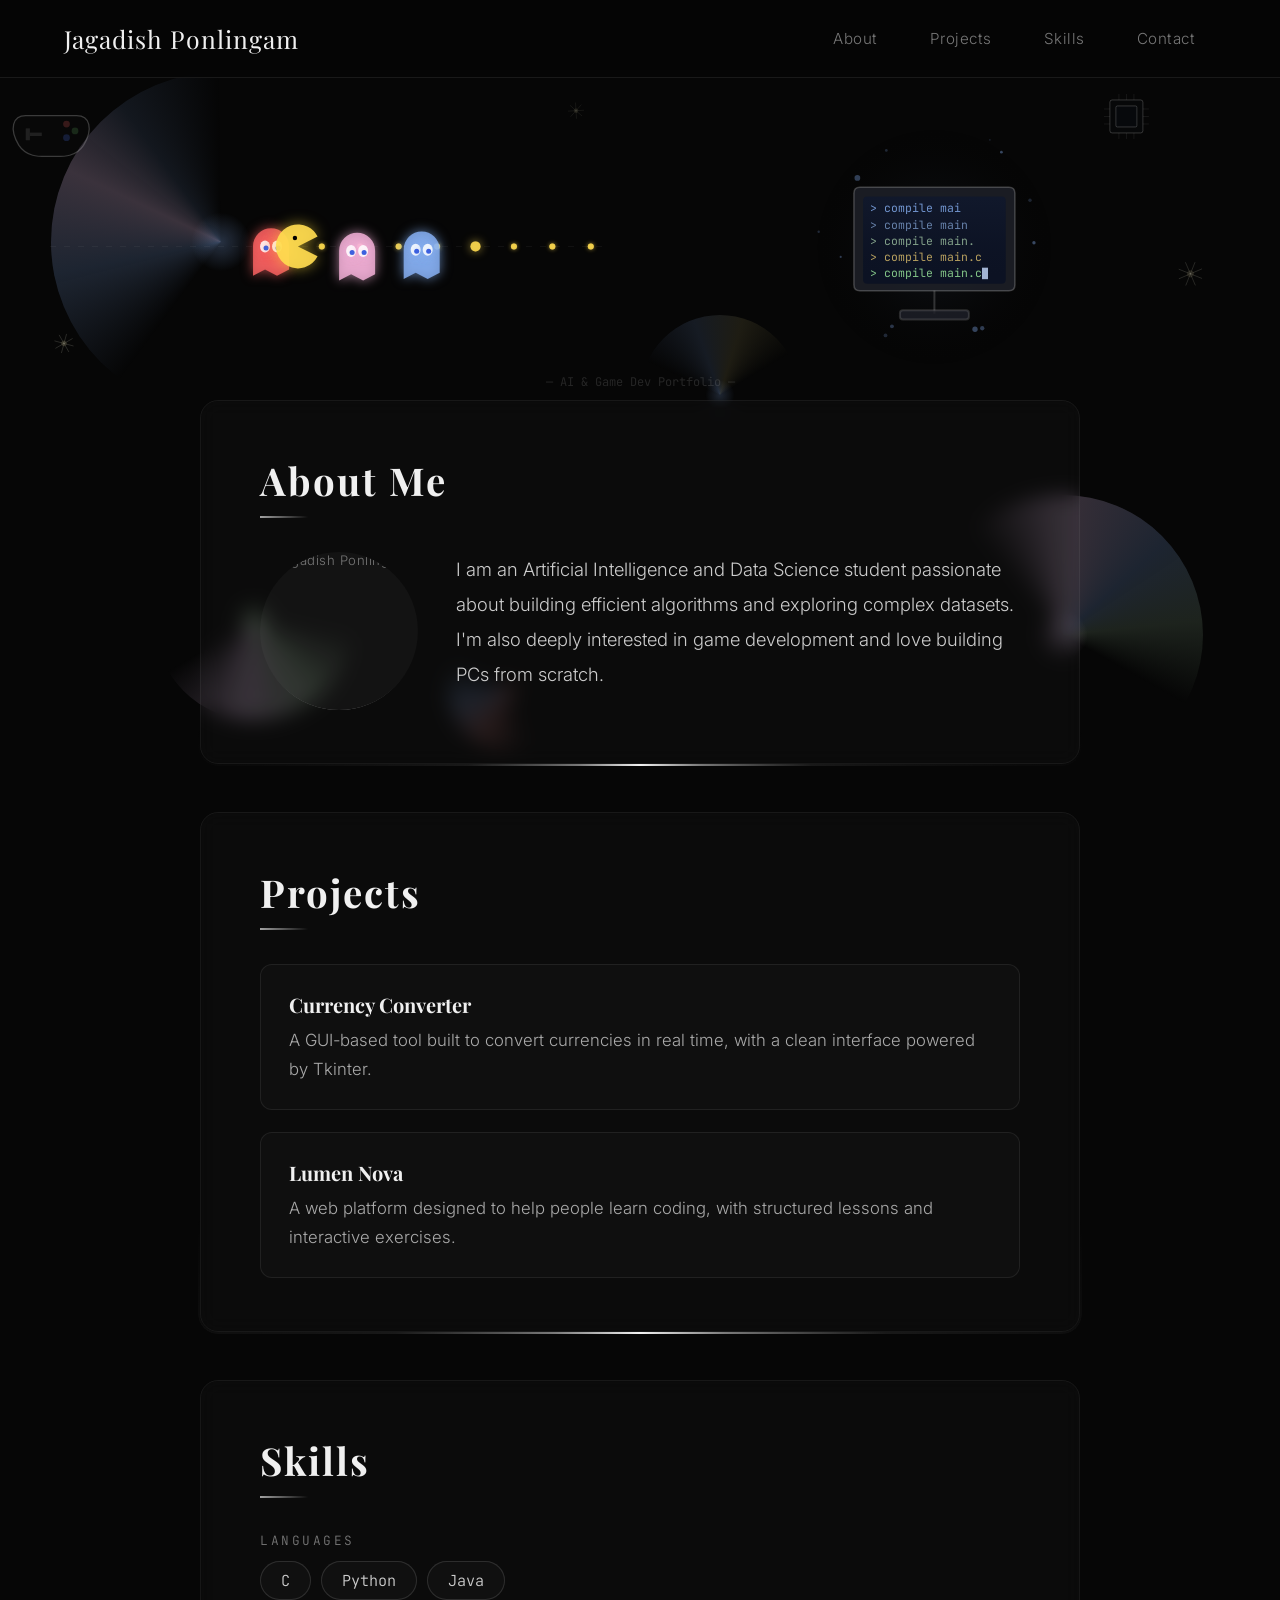
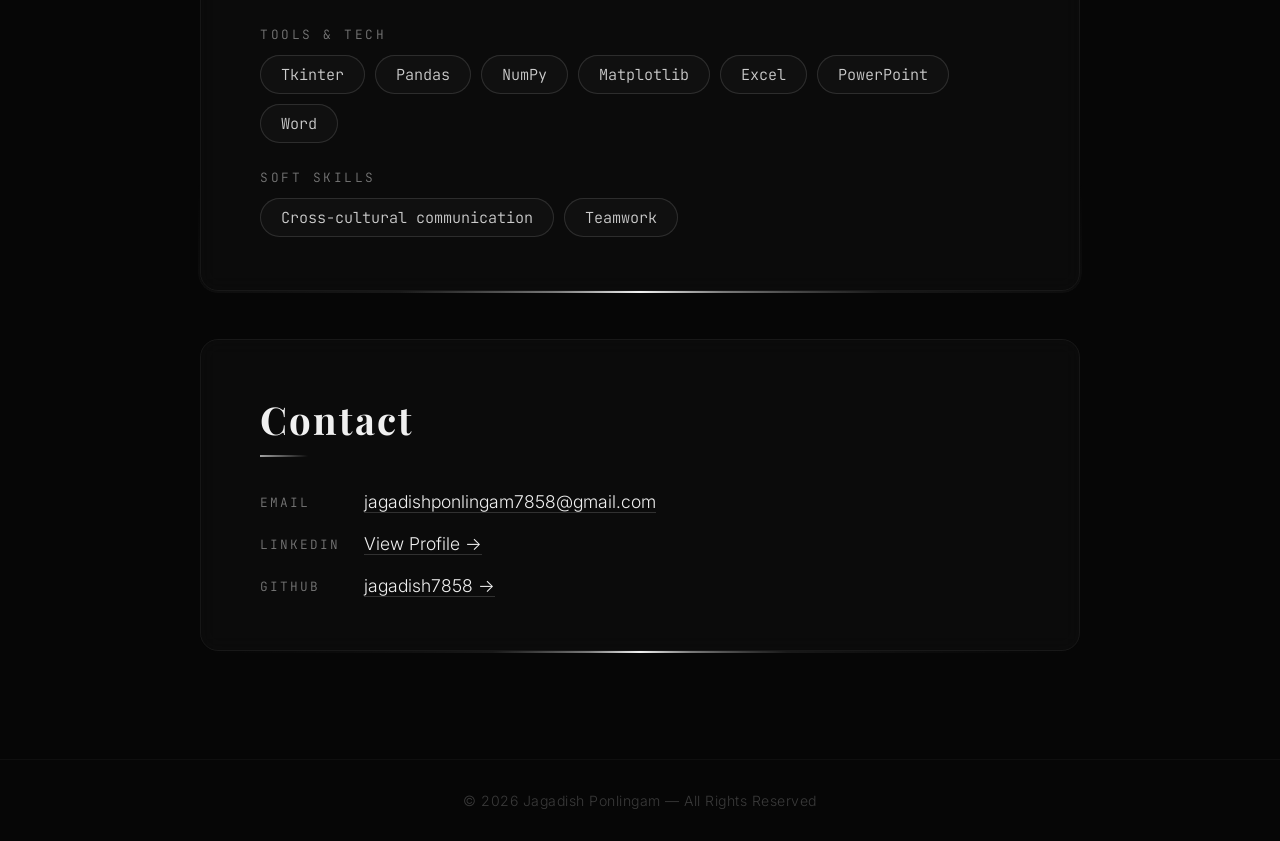
==== index.html @ 8616e88d "Add files via upload" ====
<!DOCTYPE html>
<html lang="en">
<head>
<meta charset="UTF-8">
<meta name="viewport" content="width=device-width, initial-scale=1.0">
<title>Jagadish Ponlingam — Portfolio</title>
<link href="https://fonts.googleapis.com/css2?family=Playfair+Display:wght@400;700&family=Inter:wght@300;400;500&family=JetBrains+Mono:wght@400;500&display=swap" rel="stylesheet">
<style>
*,*::before,*::after{box-sizing:border-box;margin:0;padding:0;}
:root{
  --silver:#c8c8c8;--silver-bright:#f0f0f0;--silver-dim:#777;
  --bg:#060606;--text:#ddd;--text-muted:#777;
}
html{scroll-behavior:smooth;}
body{background:var(--bg);color:var(--text);font-family:'Inter',sans-serif;font-weight:300;overflow-x:hidden;font-size:18px;}
#gemini-bg{position:fixed;inset:0;z-index:0;pointer-events:none;overflow:hidden;}
.gemini-orb{position:absolute;border-radius:50%;filter:blur(0px);}
.orb1{width:340px;height:340px;top:8%;left:4%;
  background:conic-gradient(from 0deg,transparent 60%,rgba(138,180,248,0.18) 72%,rgba(248,210,255,0.22) 82%,rgba(138,180,248,0.1) 90%,transparent 100%);
  animation:orbSpin1 8s linear infinite, orbFloat1 14s ease-in-out infinite alternate;}
.orb2{width:280px;height:280px;top:55%;right:6%;
  background:conic-gradient(from 120deg,transparent 55%,rgba(248,210,255,0.2) 68%,rgba(138,180,248,0.18) 80%,rgba(200,248,200,0.12) 90%,transparent 100%);
  animation:orbSpin2 10s linear infinite reverse, orbFloat2 16s ease-in-out infinite alternate;}
.orb3{width:200px;height:200px;bottom:20%;left:12%;
  background:conic-gradient(from 240deg,transparent 60%,rgba(200,248,200,0.15) 73%,rgba(248,210,255,0.2) 85%,transparent 100%);
  animation:orbSpin1 12s linear infinite, orbFloat3 11s ease-in-out infinite alternate;}
.orb4{width:160px;height:160px;top:35%;left:50%;
  background:conic-gradient(from 60deg,transparent 65%,rgba(138,180,248,0.12) 78%,rgba(248,230,138,0.1) 88%,transparent 100%);
  animation:orbSpin2 7s linear infinite, orbFloat1 18s ease-in-out infinite alternate;}
.orb5{width:120px;height:120px;top:70%;left:35%;
  background:conic-gradient(from 300deg,transparent 60%,rgba(248,138,138,0.12) 75%,rgba(138,180,248,0.14) 88%,transparent 100%);
  animation:orbSpin1 9s linear infinite reverse, orbFloat2 13s ease-in-out infinite alternate;}
.orb1::after,.orb2::after,.orb3::after,.orb4::after,.orb5::after{
  content:'';position:absolute;border-radius:50%;
  top:50%;left:50%;transform:translate(-50%,-50%);}
.orb1::after{width:60px;height:60px;background:radial-gradient(circle,rgba(138,180,248,0.25) 0%,transparent 70%);}
.orb2::after{width:50px;height:50px;background:radial-gradient(circle,rgba(248,210,255,0.2) 0%,transparent 70%);}
.orb3::after{width:40px;height:40px;background:radial-gradient(circle,rgba(200,248,200,0.2) 0%,transparent 70%);}
.orb4::after{width:30px;height:30px;background:radial-gradient(circle,rgba(138,180,248,0.18) 0%,transparent 70%);}
.orb5::after{width:25px;height:25px;background:radial-gradient(circle,rgba(248,138,138,0.15) 0%,transparent 70%);}
@keyframes orbSpin1{from{transform:rotate(0deg);}to{transform:rotate(360deg);}}
@keyframes orbSpin2{from{transform:rotate(0deg);}to{transform:rotate(-360deg);}}
@keyframes orbFloat1{0%{top:8%;left:4%;}50%{top:12%;left:6%;}100%{top:6%;left:2%;}}
@keyframes orbFloat2{0%{top:55%;right:6%;}50%{top:50%;right:9%;}100%{top:58%;right:4%;}}
@keyframes orbFloat3{0%{bottom:20%;left:12%;}50%{bottom:24%;left:9%;}100%{bottom:18%;left:14%;}}
nav{
  position:fixed;top:0;left:0;right:0;z-index:100;
  display:flex;justify-content:space-between;align-items:center;
  padding:20px 64px;
  background:rgba(6,6,6,0.88);backdrop-filter:blur(22px);
  border-bottom:1px solid rgba(200,200,200,0.1);
}
.nav-brand{font-family:'Playfair Display',serif;font-size:1.55rem;color:var(--silver-bright);text-decoration:none;letter-spacing:1px;}
.nav-links{display:flex;gap:10px;}
.nav-links a{
  color:var(--text-muted);text-decoration:none;font-size:0.95rem;letter-spacing:0.5px;
  padding:8px 20px;border:1px solid transparent;border-radius:22px;transition:all 0.3s ease;
}
.nav-links a:hover{color:var(--silver-bright);border-color:rgba(200,200,200,0.25);background:rgba(200,200,200,0.07);}
.hero-zone{
  position:relative;z-index:1;width:100%;height:320px;
  margin-top:80px;overflow:hidden;
  display:flex;align-items:center;justify-content:center;
}
#hero-canvas{position:absolute;inset:0;width:100%;height:100%;}
main{position:relative;z-index:1;padding-bottom:60px;}
.section{
  width:88%;max-width:880px;
  margin:0 auto 48px auto;
  padding:54px 60px;
  border-radius:18px;
  position:relative;
  background:rgba(255,255,255,0.022);
  backdrop-filter:blur(10px);
}
.section::before{
  content:'';
  position:absolute;
  inset:-2px;
  border-radius:20px;
  background:conic-gradient(
    from var(--angle,0deg),
    transparent 0%,
    transparent 30%,
    rgba(255,255,255,0.08) 38%,
    rgba(220,220,220,0.55) 45%,
    rgba(255,255,255,0.95) 50%,
    rgba(220,220,220,0.55) 55%,
    rgba(255,255,255,0.08) 62%,
    transparent 70%,
    transparent 100%
  );
  -webkit-mask:linear-gradient(#fff 0 0) content-box,linear-gradient(#fff 0 0);
  -webkit-mask-composite:xor;
  mask-composite:exclude;
  padding:2px;
  animation:spinBorder 4s linear infinite;
  pointer-events:none;
}
.section:nth-child(2)::before{animation-duration:4.5s;}
.section:nth-child(3)::before{animation-duration:5s;animation-direction:reverse;}
.section:nth-child(4)::before{animation-duration:3.8s;}
.section:nth-child(5)::before{animation-duration:4.2s;animation-direction:reverse;}
@property --angle{syntax:'<angle>';initial-value:0deg;inherits:false;}
@keyframes spinBorder{to{--angle:360deg;}}
.section::after{
  content:'';position:absolute;inset:0;border-radius:18px;
  border:1px solid rgba(200,200,200,0.07);pointer-events:none;
}
.section-title{
  font-family:'Playfair Display',serif;
  font-size:2.4rem;font-weight:700;
  color:var(--silver-bright);letter-spacing:2px;
  margin-bottom:34px;text-align:left;
  display:inline-block;position:relative;
}
.section-title::after{
  content:'';display:block;width:48px;height:2px;margin-top:10px;
  background:linear-gradient(90deg,rgba(200,200,200,0.8),transparent);
}
.about-layout{display:flex;align-items:flex-start;gap:38px;}
.photo-placeholder{
  width:158px;height:158px;min-width:158px;border-radius:50%;
  background:rgba(255,255,255,0.03);
  display:flex;flex-direction:column;align-items:center;justify-content:center;gap:9px;
  color:var(--text-muted);font-size:0.82rem;letter-spacing:0.5px;
  position:relative;overflow:hidden;
}
.photo-placeholder::before{
  content:'';position:absolute;inset:-2px;border-radius:50%;
  background:conic-gradient(from var(--angle,0deg),transparent 0%,transparent 35%,rgba(255,255,255,0.6) 50%,transparent 65%,transparent 100%);
  padding:2px;
  -webkit-mask:linear-gradient(#fff 0 0) content-box,linear-gradient(#fff 0 0);
  -webkit-mask-composite:xor;mask-composite:exclude;
  animation:spinBorder 3s linear infinite;
}
.photo-placeholder img {
  width: 100%;
  height: 100%;
  object-fit: cover;
  border-radius: inherit;
  position: absolute;
  inset: 0;
  z-index: 1;
}
.about-text p{font-size:1.15rem;line-height:1.9;color:#ccc;}
.projects-list{display:flex;flex-direction:column;gap:22px;}
.project-card{
  border:1px solid rgba(200,200,200,0.09);border-radius:12px;
  padding:26px 28px;background:rgba(255,255,255,0.018);
  transition:background 0.3s,border-color 0.3s;
}
.project-card:hover{background:rgba(200,200,200,0.05);border-color:rgba(200,200,200,0.28);}
.project-card strong{font-family:'Playfair Display',serif;font-size:1.25rem;color:var(--silver-bright);display:block;margin-bottom:8px;}
.project-card span{font-size:1.05rem;color:#aaa;line-height:1.7;}
.skills-group{margin-bottom:26px;}
.skills-group:last-child{margin-bottom:0;}
.skills-label{font-family:'JetBrains Mono',monospace;font-size:0.8rem;color:var(--text-muted);letter-spacing:2.5px;text-transform:uppercase;margin-bottom:12px;}
.skill-tags{display:flex;flex-wrap:wrap;gap:10px;}
.skill-tag{
  padding:8px 20px;border:1px solid rgba(200,200,200,0.16);border-radius:22px;
  font-size:0.95rem;color:#ccc;background:rgba(255,255,255,0.025);
  font-family:'JetBrains Mono',monospace;transition:all 0.25s ease;
}
.skill-tag:hover{border-color:rgba(200,200,200,0.48);color:var(--silver-bright);background:rgba(200,200,200,0.07);}
.contact-list{display:flex;flex-direction:column;gap:20px;}
.contact-row{display:flex;align-items:center;gap:18px;font-size:1.1rem;color:#bbb;}
.contact-label{font-family:'JetBrains Mono',monospace;font-size:0.8rem;letter-spacing:2px;color:var(--text-muted);text-transform:uppercase;min-width:86px;}
.contact-row a{color:var(--silver-bright);text-decoration:none;border-bottom:1px solid rgba(200,200,200,0.2);transition:border-color 0.2s;}
.contact-row a:hover{border-color:var(--silver-bright);}
footer{position:relative;z-index:1;text-align:center;padding:32px;font-size:0.88rem;color:#3a3a3a;border-top:1px solid rgba(200,200,200,0.05);letter-spacing:0.5px;}
@media(max-width:700px){
  nav{padding:16px 20px;}
  .nav-links a{padding:7px 13px;font-size:0.85rem;}
  .section{padding:36px 24px;width:95%;}
  .about-layout{flex-direction:column;align-items:flex-start;}
  .photo-placeholder{align-self:center;}
  body{font-size:16px;}
}
</style>
</head>
<body>
<div id="gemini-bg">
  <div class="gemini-orb orb1"></div>
  <div class="gemini-orb orb2"></div>
  <div class="gemini-orb orb3"></div>
  <div class="gemini-orb orb4"></div>
  <div class="gemini-orb orb5"></div>
</div>
<nav>
  <a href="#" class="nav-brand">Jagadish Ponlingam</a>
  <div class="nav-links">
    <a href="#about">About</a>
    <a href="#projects">Projects</a>
    <a href="#skills">Skills</a>
    <a href="#contact">Contact</a>
  </div>
</nav>
<div class="hero-zone" aria-hidden="true">
  <canvas id="hero-canvas"></canvas>
</div>
<main>
  <section class="section" id="about">
    <h2 class="section-title">About Me</h2>
    <div class="about-layout">
      <div class="photo-placeholder" title="Jagadish Ponlingam">
        <img src="C:\Users\jagadish\Downloads\portfolio_.jpeg" alt="Jagadish Ponlingam">
      </div>
      <div class="about-text">
        <p>I am an Artificial Intelligence and Data Science student passionate about building efficient algorithms and exploring complex datasets. I'm also deeply interested in game development and love building PCs from scratch.</p>
      </div>
    </div>
  </section>
  <section class="section" id="projects">
    <h2 class="section-title">Projects</h2>
    <div class="projects-list">
      <div class="project-card">
        <strong>Currency Converter</strong>
        <span>A GUI-based tool built to convert currencies in real time, with a clean interface powered by Tkinter.</span>
      </div>
      <div class="project-card">
        <strong>Lumen Nova</strong>
        <span>A web platform designed to help people learn coding, with structured lessons and interactive exercises.</span>
      </div>
    </div>
  </section>
  <section class="section" id="skills">
    <h2 class="section-title">Skills</h2>
    <div class="skills-group">
      <div class="skills-label">Languages</div>
      <div class="skill-tags">
        <span class="skill-tag">C</span>
        <span class="skill-tag">Python</span>
        <span class="skill-tag">Java</span>
      </div>
    </div>
    <div class="skills-group" style="margin-top:26px;">
      <div class="skills-label">Tools &amp; Tech</div>
      <div class="skill-tags">
        <span class="skill-tag">Tkinter</span>
        <span class="skill-tag">Pandas</span>
        <span class="skill-tag">NumPy</span>
        <span class="skill-tag">Matplotlib</span>
        <span class="skill-tag">Excel</span>
        <span class="skill-tag">PowerPoint</span>
        <span class="skill-tag">Word</span>
      </div>
    </div>
    <div class="skills-group" style="margin-top:26px;">
      <div class="skills-label">Soft Skills</div>
      <div class="skill-tags">
        <span class="skill-tag">Cross-cultural communication</span>
        <span class="skill-tag">Teamwork</span>
      </div>
    </div>
  </section>
  <section class="section" id="contact">
    <h2 class="section-title">Contact</h2>
    <div class="contact-list">
      <div class="contact-row">
        <span class="contact-label">Email</span>
        <a href="mailto:jagadishponlingam7858@gmail.com">jagadishponlingam7858@gmail.com</a>
      </div>
      <div class="contact-row">
        <span class="contact-label">LinkedIn</span>
        <a href="https://www.linkedin.com/in/jagadish-ponlingam-269614380/" target="_blank">View Profile →</a>
      </div>
      <div class="contact-row">
        <span class="contact-label">GitHub</span>
        <a href="https://github.com/jagadish7858" target="_blank">jagadish7858 →</a>
      </div>
    </div>
  </section>
</main>
<footer>&copy; 2026 Jagadish Ponlingam — All Rights Reserved</footer>
<script>
(function(){
  const canvas = document.getElementById('hero-canvas');
  const ctx = canvas.getContext('2d');
  let W, H, raf;
  function resize(){
    W = canvas.width  = canvas.offsetWidth;
    H = canvas.height = canvas.offsetHeight;
  }
  resize();
  window.addEventListener('resize', resize);
  const C = {
    silver:  'rgba(210,210,210,',
    blue:    'rgba(138,180,248,',
    pink:    'rgba(248,180,220,',
    green:   'rgba(160,240,160,',
    yellow:  'rgba(255,220,80,',
    red:     'rgba(255,100,100,',
  };
  const τ = Math.PI*2;
  function lerp(a,b,t){return a+(b-a)*t;}
  let pacT = 0;           
  let pacDir = 1;         
  let mouthA = 0;         
  let mouthDir = 1;
  const laneY = H * 0.5;
  const laneX0 = 40, laneX1 = W * 0.48;
  const pacR = 22;
  const dotCount = 14;
  let dotEaten = new Array(dotCount).fill(false);
  const ghosts = [
    {color:C.red,   off:0.10, wobble:0,    dir:1},
    {color:C.pink,  off:0.26, wobble:0.8,  dir:-1},
    {color:C.blue,  off:0.38, wobble:1.6,  dir:1},
  ];
  let ghostT = 0;
  let compFloat = 0; // time for bobbing
  const codeLines = ['> compile main.c','  linking...','  OK 0 errors','> run output','  Hello, World!'];
  let codeLineIdx = 0, codeCharIdx = 0, codeTimer = 0;
  let visibleLines = [];
  const sparks = Array.from({length:12}, (_,i)=>({
    angle: (i/12)*τ,
    dist:  90 + Math.random()*30,
    size:  1 + Math.random()*2,
    speed: 0.3 + Math.random()*0.4,
    phase: Math.random()*τ,
  }));
  const doodles = [
    {type:'controller', x:W*0.02, y:H*0.12, scale:0.8, phase:0},
    {type:'chip',       x:W*0.85, y:H*0.08, scale:0.7, phase:1.2},
    {type:'star',       x:W*0.92, y:H*0.55, scale:0.6, phase:2.4},
    {type:'star',       x:W*0.1,  y:H*0.78, scale:0.5, phase:0.6},
  ];
  function drawDot(x,y,eaten,big){
    if(eaten) return;
    ctx.beginPath();
    ctx.arc(x,y,big?5:3,0,τ);
    ctx.fillStyle = C.yellow+'0.7)';
    ctx.fill();
    ctx.save();
    ctx.shadowColor = 'rgba(255,220,80,0.9)';
    ctx.shadowBlur = big?10:4;
    ctx.fill();
    ctx.restore();
  }
  function drawPacman(x,y,r,open,dir){
    const base = dir===-1 ? Math.PI : 0;
    const a0 = base + open, a1 = base + τ - open;
    ctx.save();
    ctx.beginPath();
    ctx.moveTo(x,y);
    ctx.arc(x,y,r, a0, a1);
    ctx.closePath();
    ctx.fillStyle = C.yellow+'0.92)';
    ctx.shadowColor='rgba(255,220,60,0.6)';
    ctx.shadowBlur=14;
    ctx.fill();
    const eyeOffX = dir === 1 ? -3 : 3;
    ctx.beginPath();
    ctx.arc(x+eyeOffX, y-r*0.38, r*0.1, 0, τ);
    ctx.fillStyle='#000';
    ctx.shadowBlur=0;
    ctx.fill();
    ctx.restore();
  }
  function drawGhost(x,y,col){
    const r=18;
    ctx.save();
    ctx.shadowColor=col+'0.8)';ctx.shadowBlur=12;
    ctx.fillStyle=col+'0.82)';
    ctx.beginPath();
    ctx.arc(x,y-r*0.3,r,Math.PI,0);
    ctx.lineTo(x+r, y+r*1.0);
    for(let i=3;i>=0;i--){
      const fx = x + r - (3-i)*(r*2/3);
      const fy = y + r*1.0 + (i%2===0 ? r*0.35 : 0);
      ctx.lineTo(fx,fy);
    }
    ctx.lineTo(x-r, y+r*1.0);
    ctx.closePath();
    ctx.fill();
    ctx.fillStyle='rgba(255,255,255,0.9)';
    ctx.beginPath();ctx.ellipse(x-6,y-r*0.28,5,6,0,0,τ);ctx.fill();
    ctx.beginPath();ctx.ellipse(x+6,y-r*0.28,5,6,0,0,τ);ctx.fill();
    ctx.fillStyle='rgba(40,80,220,0.9)';
    ctx.beginPath();ctx.arc(x-5,y-r*0.2,2.5,0,τ);ctx.fill();
    ctx.beginPath();ctx.arc(x+7,y-r*0.2,2.5,0,τ);ctx.fill();
    ctx.restore();
  }
  function drawComputer(cx,cy,t){
    const s=1.15;
    ctx.save();
    ctx.translate(cx,cy);
    const bob = Math.sin(t*1.1)*7;
    ctx.translate(0,bob);
    const grad=ctx.createRadialGradient(0,0,10,0,0,120);
    grad.addColorStop(0,'rgba(138,180,248,0.07)');
    grad.addColorStop(1,'transparent');
    ctx.fillStyle=grad;
    ctx.beginPath();ctx.arc(0,0,120,0,τ);ctx.fill();
    ctx.fillStyle='rgba(30,32,40,0.88)';
    ctx.strokeStyle='rgba(200,200,200,0.28)';
    ctx.lineWidth=1.5;
    roundRect(ctx,-70*s,-52*s,140*s,90*s,6);
    ctx.fill();ctx.stroke();
    ctx.fillStyle='rgba(12,18,35,0.95)';
    roundRect(ctx,-62*s,-44*s,124*s,76*s,4);
    ctx.fill();
    const sheen=ctx.createLinearGradient(-62*s,-44*s,-62*s,32*s);
    sheen.addColorStop(0,'rgba(138,180,248,0.04)');
    sheen.addColorStop(0.5,'rgba(138,180,248,0.01)');
    sheen.addColorStop(1,'transparent');
    ctx.fillStyle=sheen;
    roundRect(ctx,-62*s,-44*s,124*s,76*s,4);
    ctx.fill();
    ctx.font=`${10*s}px 'JetBrains Mono',monospace`;
    const lineColors=['rgba(138,180,248,0.8)','rgba(160,200,255,0.6)','rgba(180,220,180,0.7)','rgba(255,220,120,0.7)','rgba(160,240,160,0.8)'];
    for(let i=0;i<visibleLines.length;i++){
      ctx.fillStyle=lineColors[i%lineColors.length];
      ctx.fillText(visibleLines[i], -56*s, (-30+i*14)*s);
    }
    if(Math.floor(t*2)%2===0 && visibleLines.length > 0){
      const lastLine = visibleLines[visibleLines.length-1]||'';
      const tw = ctx.measureText(lastLine).width;
      ctx.fillStyle='rgba(200,220,255,0.8)';
      ctx.fillRect(-56*s+tw, (-38+(visibleLines.length-1)*14)*s, 6, 10*s);
    }
    ctx.strokeStyle='rgba(200,200,200,0.22)';ctx.lineWidth=2;
    ctx.beginPath();ctx.moveTo(0,38*s);ctx.lineTo(0,58*s);ctx.stroke();
    ctx.fillStyle='rgba(30,32,40,0.8)';
    roundRect(ctx,-30*s,55*s,60*s,8*s,3);
    ctx.fill();ctx.strokeStyle='rgba(200,200,200,0.18)';ctx.stroke();
    ctx.restore();
  }
  function roundRect(ctx,x,y,w,h,r){
    ctx.beginPath();
    ctx.moveTo(x+r,y);
    ctx.lineTo(x+w-r,y);ctx.quadraticCurveTo(x+w,y,x+w,y+r);
    ctx.lineTo(x+w,y+h-r);ctx.quadraticCurveTo(x+w,y+h,x+w-r,y+h);
    ctx.lineTo(x+r,y+h);ctx.quadraticCurveTo(x,y+h,x,y+h-r);
    ctx.lineTo(x,y+r);ctx.quadraticCurveTo(x,y,x+r,y);
    ctx.closePath();
  }
  function drawController(x,y,sc,alpha){
    ctx.save();ctx.translate(x,y);ctx.scale(sc,sc);
    ctx.strokeStyle=`rgba(200,200,200,${alpha})`;ctx.lineWidth=1.5;ctx.fillStyle=`rgba(30,30,30,${alpha*0.4})`;
    ctx.beginPath();
    ctx.moveTo(-38,15);ctx.bezierCurveTo(-50,-5,-45,-20,-30,-20);
    ctx.lineTo(30,-20);ctx.bezierCurveTo(45,-20,50,-5,38,15);
    ctx.bezierCurveTo(28,30,12,28,0,28);ctx.bezierCurveTo(-12,28,-28,30,-38,15);
    ctx.closePath();ctx.fill();ctx.stroke();
    ctx.fillStyle=`rgba(150,150,150,${alpha*0.6})`;
    ctx.fillRect(-30,-5,5,14);ctx.fillRect(-25,0,14,4);
    const btns=[{x:18,y:-10,c:`rgba(255,100,100,${alpha*0.7})`},{x:28,y:-2,c:`rgba(100,180,100,${alpha*0.7})`},{x:18,y:6,c:`rgba(80,120,255,${alpha*0.7})`}];
    btns.forEach(b=>{ctx.beginPath();ctx.arc(b.x,b.y,4,0,τ);ctx.fillStyle=b.c;ctx.fill();});
    ctx.restore();
  }
  function drawChip(x,y,sc,alpha){
    ctx.save();ctx.translate(x,y);ctx.scale(sc,sc);
    ctx.strokeStyle=`rgba(200,200,200,${alpha})`;ctx.lineWidth=1.2;
    ctx.fillStyle=`rgba(20,24,35,${alpha*0.5})`;
    roundRect(ctx,-22,-22,44,44,3);ctx.fill();ctx.stroke();
    ctx.fillStyle=`rgba(12,16,28,${alpha*0.6})`;
    roundRect(ctx,-14,-14,28,28,2);ctx.fill();ctx.stroke();
    const pins=[-10,0,10];
    pins.forEach(p=>{
      ctx.strokeStyle=`rgba(180,180,180,${alpha*0.5})`;ctx.lineWidth=1;
      ctx.beginPath();ctx.moveTo(-22,p);ctx.lineTo(-30,p);ctx.stroke();
      ctx.beginPath();ctx.moveTo(22,p);ctx.lineTo(30,p);ctx.stroke();
      ctx.beginPath();ctx.moveTo(p,-22);ctx.lineTo(p,-30);ctx.stroke();
      ctx.beginPath();ctx.moveTo(p,22);ctx.lineTo(p,30);ctx.stroke();
    });
    ctx.restore();
  }
  function drawStar(x,y,sc,alpha,t){
    ctx.save();ctx.translate(x,y);ctx.rotate(t*0.5);ctx.scale(sc,sc);
    ctx.strokeStyle=`rgba(220,220,200,${alpha})`;ctx.lineWidth=1;
    for(let i=0;i<4;i++){
      ctx.save();ctx.rotate(i*Math.PI/4);
      ctx.beginPath();ctx.moveTo(0,-18);ctx.lineTo(0,18);ctx.stroke();
      ctx.restore();
    }
    ctx.beginPath();ctx.arc(0,0,5,0,τ);ctx.fillStyle=`rgba(255,240,180,${alpha*0.5})`;ctx.fill();
    ctx.restore();
  }
  let last=0;
  function tick(ts){
    const dt=Math.min((ts-last)/1000,0.05);last=ts;
    ctx.clearRect(0,0,W,H);
    const ly = H*0.52;
    const lx0=50, lx1=W*0.5-30;
    pacT += dt * 0.28 * pacDir;
    if(pacT>=1){pacT=1;pacDir=-1;dotEaten.fill(false);}
    if(pacT<=0){pacT=0;pacDir=1;dotEaten.fill(false);}
    mouthA += dt * 3.5 * mouthDir;
    if(mouthA>0.42)mouthDir=-1;
    if(mouthA<0.02)mouthDir=1;
    const pacX = lerp(lx0+pacR,lx1,pacT);
    for(let i=0;i<dotCount;i++){
      const dx=lx0+pacR + (i+0.5)/(dotCount)*(lx1-lx0-pacR);
      const big=i%4===0;
      if(!dotEaten[i]&&Math.abs(dx-pacX)<14){dotEaten[i]=true;}
    }
    ghostT += dt * 0.18;
    codeTimer+=dt;
    if(codeTimer>0.07){
      codeTimer=0;
      const line=codeLines[codeLineIdx];
      codeCharIdx++;
      if(codeCharIdx>line.length){
        if(visibleLines.length<5)visibleLines.push(line);
        else{visibleLines.shift();visibleLines.push(line);}
        codeLineIdx=(codeLineIdx+1)%codeLines.length;
        codeCharIdx=0;
        codeTimer=-0.6; // pause between lines
      } else {
        const partial=line.slice(0,codeCharIdx);
        const vl=[...visibleLines];
        if(vl.length===0||vl[vl.length-1]!==line){
          if(vl.length>=5)vl.shift();
          vl.push(partial);
          visibleLines=vl;
        } else {
          visibleLines[visibleLines.length-1]=partial;
        }
      }
    }
    compFloat+=dt;
    ctx.strokeStyle='rgba(200,200,200,0.07)';ctx.lineWidth=1;ctx.setLineDash([6,8]);
    ctx.beginPath();ctx.moveTo(lx0,ly);ctx.lineTo(lx1,ly);ctx.stroke();
    ctx.setLineDash([]);
    for(let i=0;i<dotCount;i++){
      const dx=lx0+pacR + (i+0.5)/dotCount*(lx1-lx0-pacR);
      drawDot(dx,ly,dotEaten[i],i%5===0);
    }
    ghosts.forEach((g,idx)=>{
      const gx=lerp(lx0+pacR,lx1, ((ghostT+g.off)%1));
      const gy=ly + Math.sin(ghostT*2+g.wobble)*10;
      drawGhost(gx,gy,g.color);
    });
    drawPacman(pacX,ly,pacR,mouthA,pacDir);
    const compX=W*0.73, compY=H*0.50;
    drawComputer(compX,compY,compFloat);
    sparks.forEach(sp=>{
      sp.angle+=sp.speed*dt;
      const sx=compX+Math.cos(sp.angle)*sp.dist;
      const sy=compY+Math.sin(sp.angle)*sp.dist+Math.sin(compFloat*1.1)*6;
      const pulse=(Math.sin(compFloat*2+sp.phase)+1)*0.5;
      ctx.beginPath();ctx.arc(sx,sy,sp.size*(0.6+pulse*0.7),0,τ);
      ctx.fillStyle=`rgba(138,180,248,${0.18+pulse*0.22})`;
      ctx.fill();
    });
    const dd=[
      {type:'controller', x:W*0.04, y:H*0.14, sc:0.85, ph:0},
      {type:'chip',       x:W*0.88, y:H*0.1,  sc:0.75, ph:1.2},
      {type:'star',       x:W*0.93, y:H*0.62, sc:0.7,  ph:2.4},
      {type:'star',       x:W*0.05, y:H*0.80, sc:0.55, ph:0.6},
      {type:'star',       x:W*0.45, y:H*0.12, sc:0.45, ph:3.1},
    ];
    dd.forEach(d=>{
      const bobY=Math.sin(compFloat*0.9+d.ph)*8;
      const alpha=0.22+Math.sin(compFloat*0.7+d.ph)*0.06;
      if(d.type==='controller') drawController(d.x,d.y+bobY,d.sc,alpha);
      else if(d.type==='chip')  drawChip(d.x,d.y+bobY,d.sc,alpha);
      else drawStar(d.x,d.y+bobY,d.sc,alpha,compFloat+d.ph);
    });
    ctx.font="12px 'JetBrains Mono',monospace";
    ctx.fillStyle='rgba(150,150,150,0.22)';
    ctx.textAlign='center';
    ctx.fillText('— AI & Game Dev Portfolio —',W/2,H-14);
    ctx.textAlign='left';
    raf=requestAnimationFrame(tick);
  }
  raf=requestAnimationFrame(tick);
})();
</script>
</body>
</html>
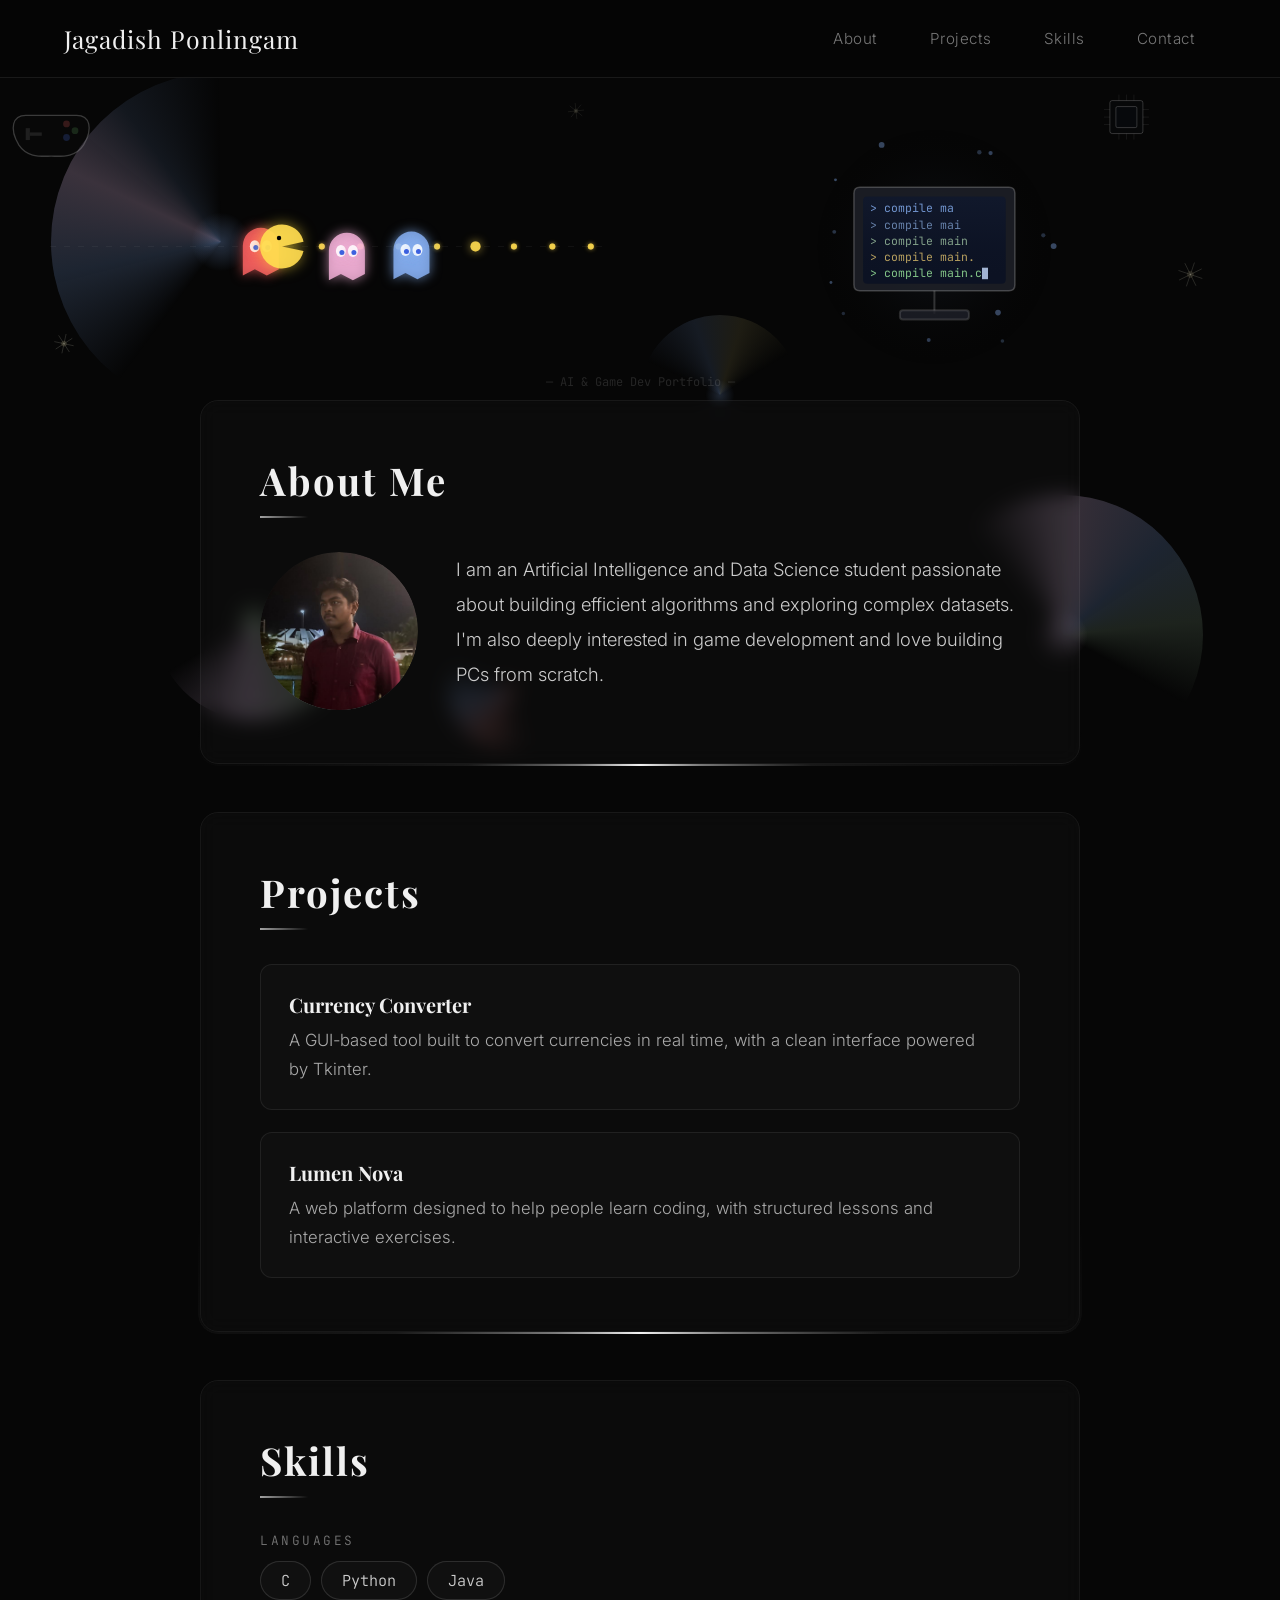
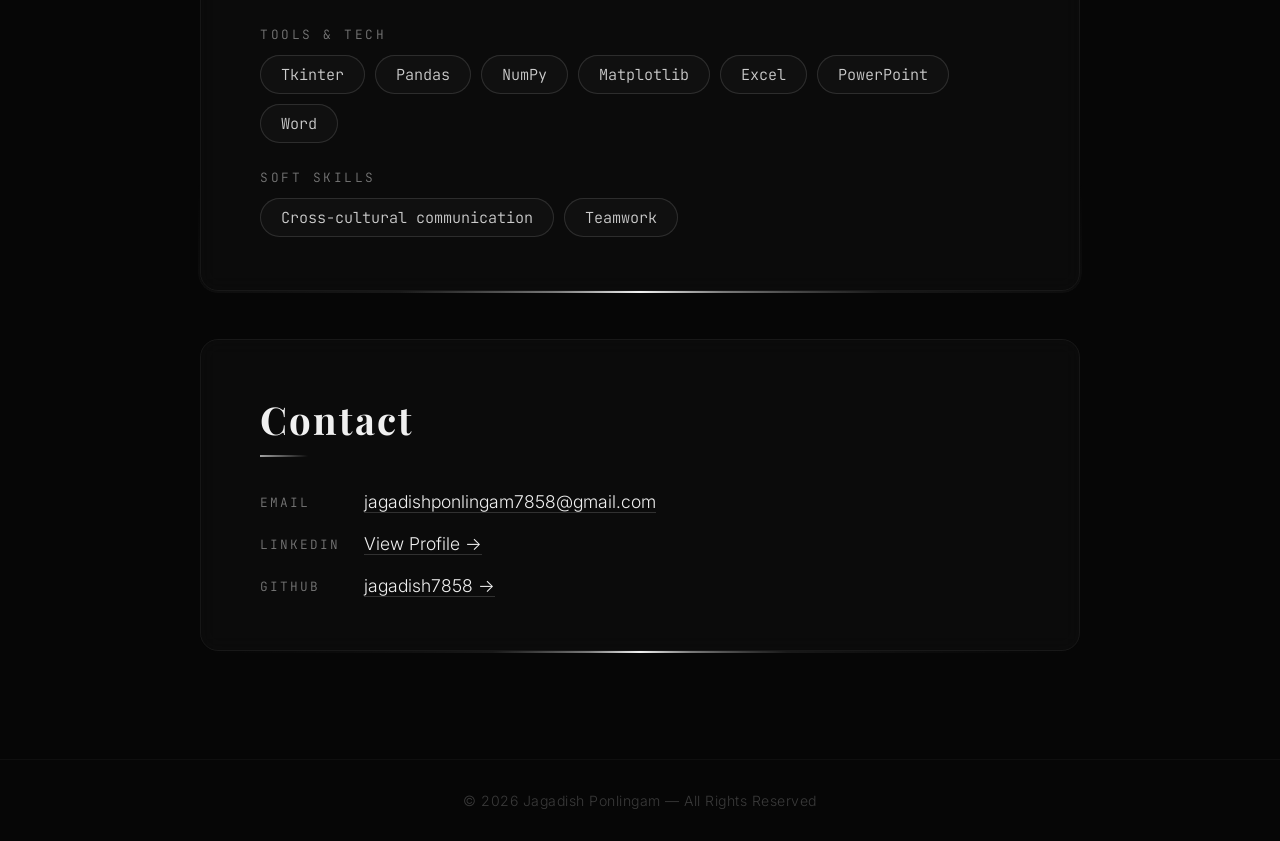
==== commit 579691e6: "Update index.html" ====
--- a/index.html
+++ b/index.html
@@ -204,7 +204,7 @@
     <h2 class="section-title">About Me</h2>
     <div class="about-layout">
       <div class="photo-placeholder" title="Jagadish Ponlingam">
-        <img src="C:\Users\jagadish\Downloads\portfolio_.jpeg" alt="Jagadish Ponlingam">
+        <img src="profile_pic.jpeg" alt="Jagadish Ponlingam">
       </div>
       <div class="about-text">
         <p>I am an Artificial Intelligence and Data Science student passionate about building efficient algorithms and exploring complex datasets. I'm also deeply interested in game development and love building PCs from scratch.</p>
@@ -570,4 +570,4 @@
 })();
 </script>
 </body>
-</html>+</html>
